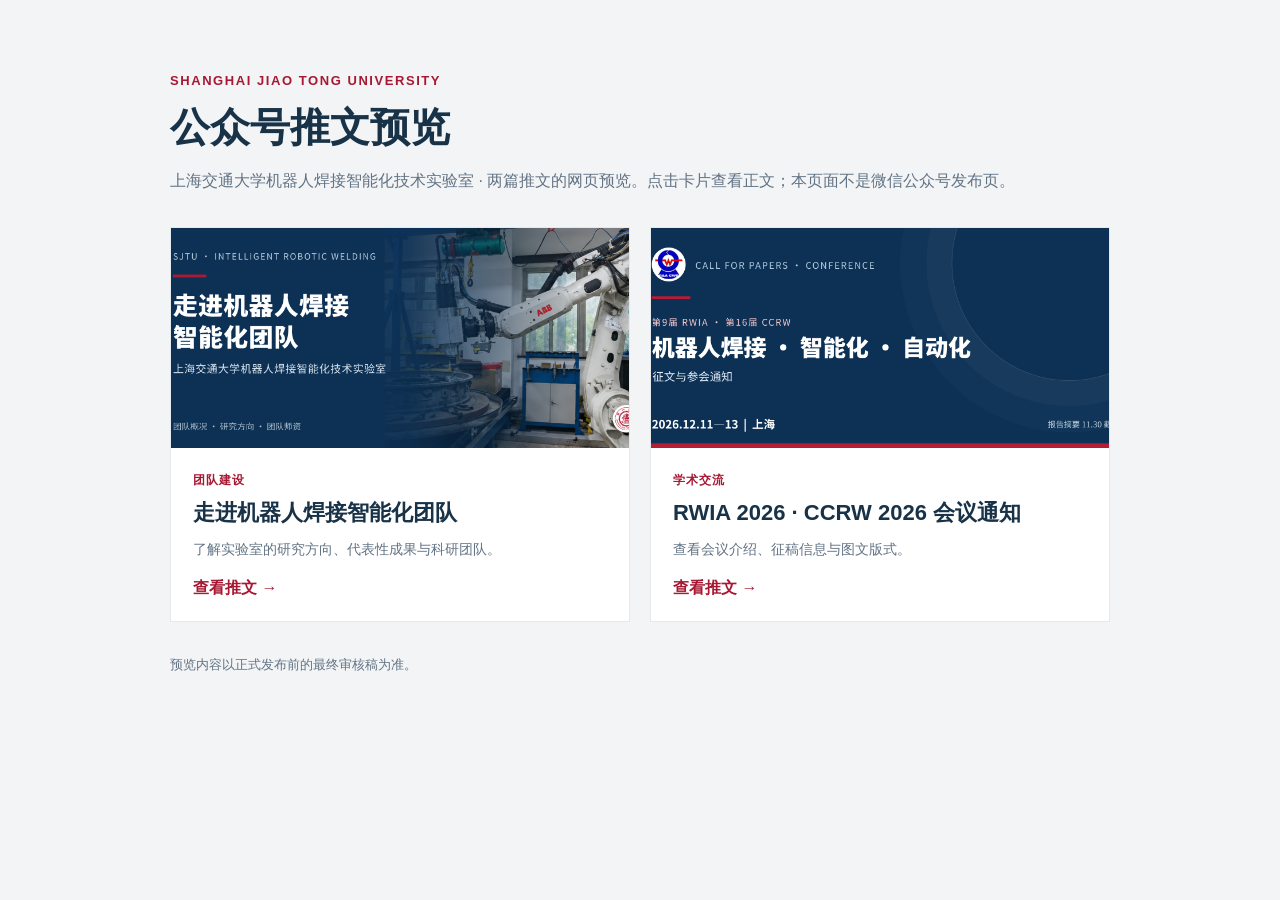
==== index.html @ 7e91469f "Add two WeChat article previews" ====
<!doctype html>
<html lang="zh-CN">
<head>
  <meta charset="utf-8">
  <meta name="viewport" content="width=device-width,initial-scale=1">
  <meta name="robots" content="noindex,nofollow">
  <title>机器人焊接智能化技术实验室 · 公众号推文预览</title>
  <style>
    :root{color-scheme:light;--red:#a71933;--ink:#183247;--muted:#627384;--line:#e4e9ed}
    *{box-sizing:border-box}body{margin:0;background:#f2f4f6;color:var(--ink);font-family:"PingFang SC","Microsoft YaHei",Arial,sans-serif}
    .wrap{max-width:980px;margin:auto;padding:clamp(24px,5vw,60px) 20px 72px}
    .eyebrow{color:var(--red);font-size:13px;font-weight:700;letter-spacing:.12em}
    h1{margin:12px 0 14px;font-size:clamp(26px,4vw,40px);line-height:1.3}
    .intro{margin:0 0 32px;color:var(--muted);line-height:1.75}
    .grid{display:grid;grid-template-columns:repeat(2,minmax(0,1fr));gap:20px}
    .card{display:block;overflow:hidden;border:1px solid var(--line);background:#fff;color:inherit;text-decoration:none;transition:transform .2s,box-shadow .2s}
    .card:hover,.card:focus-visible{transform:translateY(-3px);box-shadow:0 12px 32px #18324718;outline-color:var(--red)}
    .card img{display:block;width:100%;height:220px;object-fit:cover}
    .card-body{padding:22px}.tag{color:var(--red);font-size:12px;font-weight:700;letter-spacing:.08em}
    h2{margin:9px 0;font-size:22px;line-height:1.4}.desc{margin:0;color:var(--muted);font-size:14px;line-height:1.7}
    .open{display:inline-block;margin-top:16px;color:var(--red);font-weight:700}
    footer{margin-top:32px;color:var(--muted);font-size:13px;line-height:1.7}
    @media(max-width:650px){.grid{grid-template-columns:1fr}.card img{height:185px}}
  </style>
</head>
<body>
  <main class="wrap">
    <p class="eyebrow">SHANGHAI JIAO TONG UNIVERSITY</p>
    <h1>公众号推文预览</h1>
    <p class="intro">上海交通大学机器人焊接智能化技术实验室 · 两篇推文的网页预览。点击卡片查看正文；本页面不是微信公众号发布页。</p>
    <div class="grid">
      <a class="card" href="01_实验室团队/公众号正文.html">
        <img src="01_实验室团队/配图/团队封面.png" alt="机器人焊接智能化团队宣传封面">
        <div class="card-body"><span class="tag">团队建设</span><h2>走进机器人焊接智能化团队</h2><p class="desc">了解实验室的研究方向、代表性成果与科研团队。</p><span class="open">查看推文 →</span></div>
      </a>
      <a class="card" href="02_RWIA会议通知/公众号正文.html">
        <img src="02_RWIA会议通知/配图/meeting-cover.png" alt="RWIA 2026 会议推文封面">
        <div class="card-body"><span class="tag">学术交流</span><h2>RWIA 2026 · CCRW 2026 会议通知</h2><p class="desc">查看会议介绍、征稿信息与图文版式。</p><span class="open">查看推文 →</span></div>
      </a>
    </div>
    <footer>预览内容以正式发布前的最终审核稿为准。</footer>
  </main>
</body>
</html>
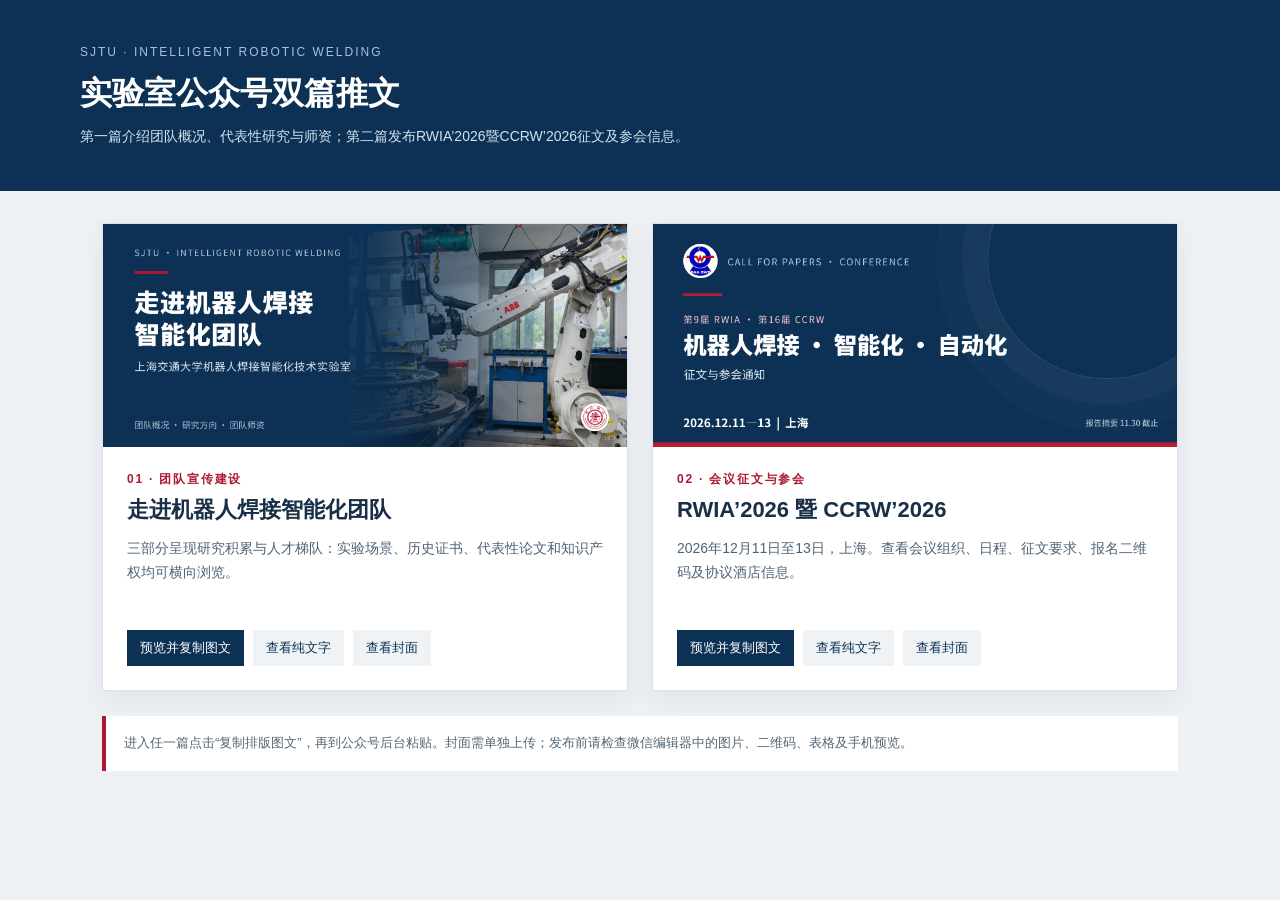
==== commit a3d42962: "Update RWIA 2026 notice with registration and conference hotel" ====
--- a/index.html
+++ b/index.html
@@ -1,44 +1,7 @@
 <!doctype html>
-<html lang="zh-CN">
-<head>
-  <meta charset="utf-8">
-  <meta name="viewport" content="width=device-width,initial-scale=1">
-  <meta name="robots" content="noindex,nofollow">
-  <title>机器人焊接智能化技术实验室 · 公众号推文预览</title>
-  <style>
-    :root{color-scheme:light;--red:#a71933;--ink:#183247;--muted:#627384;--line:#e4e9ed}
-    *{box-sizing:border-box}body{margin:0;background:#f2f4f6;color:var(--ink);font-family:"PingFang SC","Microsoft YaHei",Arial,sans-serif}
-    .wrap{max-width:980px;margin:auto;padding:clamp(24px,5vw,60px) 20px 72px}
-    .eyebrow{color:var(--red);font-size:13px;font-weight:700;letter-spacing:.12em}
-    h1{margin:12px 0 14px;font-size:clamp(26px,4vw,40px);line-height:1.3}
-    .intro{margin:0 0 32px;color:var(--muted);line-height:1.75}
-    .grid{display:grid;grid-template-columns:repeat(2,minmax(0,1fr));gap:20px}
-    .card{display:block;overflow:hidden;border:1px solid var(--line);background:#fff;color:inherit;text-decoration:none;transition:transform .2s,box-shadow .2s}
-    .card:hover,.card:focus-visible{transform:translateY(-3px);box-shadow:0 12px 32px #18324718;outline-color:var(--red)}
-    .card img{display:block;width:100%;height:220px;object-fit:cover}
-    .card-body{padding:22px}.tag{color:var(--red);font-size:12px;font-weight:700;letter-spacing:.08em}
-    h2{margin:9px 0;font-size:22px;line-height:1.4}.desc{margin:0;color:var(--muted);font-size:14px;line-height:1.7}
-    .open{display:inline-block;margin-top:16px;color:var(--red);font-weight:700}
-    footer{margin-top:32px;color:var(--muted);font-size:13px;line-height:1.7}
-    @media(max-width:650px){.grid{grid-template-columns:1fr}.card img{height:185px}}
-  </style>
-</head>
-<body>
-  <main class="wrap">
-    <p class="eyebrow">SHANGHAI JIAO TONG UNIVERSITY</p>
-    <h1>公众号推文预览</h1>
-    <p class="intro">上海交通大学机器人焊接智能化技术实验室 · 两篇推文的网页预览。点击卡片查看正文；本页面不是微信公众号发布页。</p>
-    <div class="grid">
-      <a class="card" href="01_实验室团队/公众号正文.html">
-        <img src="01_实验室团队/配图/团队封面.png" alt="机器人焊接智能化团队宣传封面">
-        <div class="card-body"><span class="tag">团队建设</span><h2>走进机器人焊接智能化团队</h2><p class="desc">了解实验室的研究方向、代表性成果与科研团队。</p><span class="open">查看推文 →</span></div>
-      </a>
-      <a class="card" href="02_RWIA会议通知/公众号正文.html">
-        <img src="02_RWIA会议通知/配图/meeting-cover.png" alt="RWIA 2026 会议推文封面">
-        <div class="card-body"><span class="tag">学术交流</span><h2>RWIA 2026 · CCRW 2026 会议通知</h2><p class="desc">查看会议介绍、征稿信息与图文版式。</p><span class="open">查看推文 →</span></div>
-      </a>
-    </div>
-    <footer>预览内容以正式发布前的最终审核稿为准。</footer>
-  </main>
-</body>
-</html>
+<html lang="zh-CN"><head><meta charset="utf-8"><meta name="viewport" content="width=device-width,initial-scale=1"><title>实验室双篇公众号推文预览</title><style>
+*{box-sizing:border-box}body{margin:0;background:#edf1f4;color:#182f47;font-family:'PingFang SC','Microsoft YaHei',Arial,sans-serif}header{padding:42px max(24px,calc((100vw - 1120px)/2));background:#0d3155;color:#fff}header .eyebrow{margin:0 0 11px;color:#a9c1d6;font-size:12px;letter-spacing:2px}h1{margin:0;font-size:32px;line-height:1.25}header p{margin:12px 0 0;color:#d3e1ed;font-size:14px;line-height:1.7}main{max-width:1120px;margin:32px auto 56px;padding:0 22px}.grid{display:grid;grid-template-columns:repeat(2,minmax(0,1fr));gap:24px}.card{background:#fff;border:1px solid #dbe3e9;box-shadow:0 10px 25px rgba(11,42,67,.06);overflow:hidden}.card img{display:block;width:100%;aspect-ratio:900/383;object-fit:cover}.inner{padding:24px}.tag{margin:0;color:#ad1933;font-size:12px;font-weight:700;letter-spacing:1.8px}h2{margin:7px 0 10px;font-size:22px;line-height:1.4}.desc{min-height:76px;margin:0;color:#506375;font-size:14px;line-height:1.75}.actions{display:flex;flex-wrap:wrap;gap:9px;margin-top:18px}.actions a{padding:9px 13px;background:#0d3155;color:white;text-decoration:none;font-size:13px}.actions a.alt{background:#eff3f6;color:#0d3155}.note{margin:25px 0 0;padding:16px 18px;background:#fff;border-left:4px solid #ad1933;color:#526678;font-size:13px;line-height:1.75}@media(max-width:720px){header{padding:34px 20px}h1{font-size:27px}main{margin-top:20px;padding:0 14px}.grid{grid-template-columns:1fr;gap:16px}.inner{padding:19px}.desc{min-height:0}}
+</style></head><body><header><p class="eyebrow">SJTU · INTELLIGENT ROBOTIC WELDING</p><h1>实验室公众号双篇推文</h1><p>第一篇介绍团队概况、代表性研究与师资；第二篇发布RWIA’2026暨CCRW’2026征文及参会信息。</p></header><main><div class="grid">
+<section class="card"><img src="01_实验室团队/配图/团队封面.png" alt="实验室团队推文封面"><div class="inner"><p class="tag">01 · 团队宣传建设</p><h2>走进机器人焊接智能化团队</h2><p class="desc">三部分呈现研究积累与人才梯队：实验场景、历史证书、代表性论文和知识产权均可横向浏览。</p><div class="actions"><a href="01_实验室团队/公众号正文.html">预览并复制图文</a><a class="alt" href="01_实验室团队/正文可编辑.txt">查看纯文字</a><a class="alt" href="01_实验室团队/配图/团队封面.png">查看封面</a></div></div></section>
+<section class="card"><img src="02_RWIA会议通知/配图/meeting-cover.png" alt="RWIA 2026会议推文封面"><div class="inner"><p class="tag">02 · 会议征文与参会</p><h2>RWIA’2026 暨 CCRW’2026</h2><p class="desc">2026年12月11日至13日，上海。查看会议组织、日程、征文要求、报名二维码及协议酒店信息。</p><div class="actions"><a href="02_RWIA会议通知/公众号正文.html">预览并复制图文</a><a class="alt" href="02_RWIA会议通知/正文可编辑.txt">查看纯文字</a><a class="alt" href="02_RWIA会议通知/配图/meeting-cover.png">查看封面</a></div></div></section>
+</div><p class="note">进入任一篇点击“复制排版图文”，再到公众号后台粘贴。封面需单独上传；发布前请检查微信编辑器中的图片、二维码、表格及手机预览。</p></main></body></html>
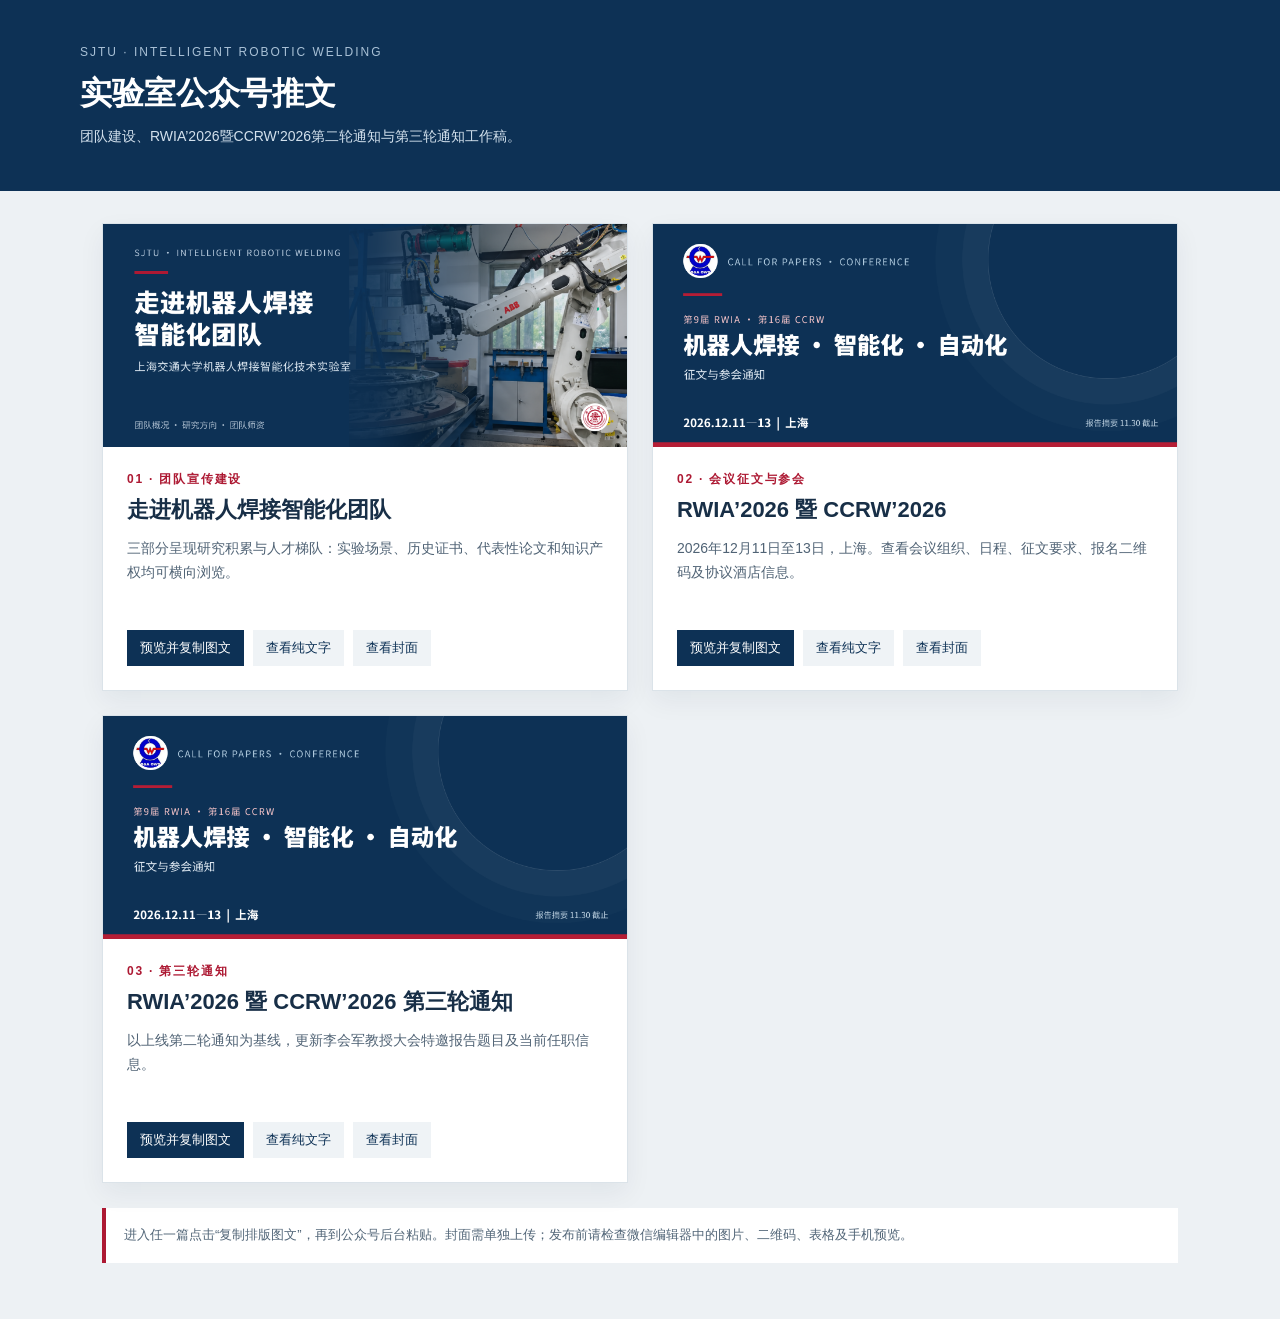
==== commit 635375f4: "Add RWIA 2026 third-round notice preview" ====
--- a/index.html
+++ b/index.html
@@ -1,7 +1,8 @@
 <!doctype html>
-<html lang="zh-CN"><head><meta charset="utf-8"><meta name="viewport" content="width=device-width,initial-scale=1"><title>实验室双篇公众号推文预览</title><style>
+<html lang="zh-CN"><head><meta charset="utf-8"><meta name="viewport" content="width=device-width,initial-scale=1"><title>实验室公众号推文预览</title><style>
 *{box-sizing:border-box}body{margin:0;background:#edf1f4;color:#182f47;font-family:'PingFang SC','Microsoft YaHei',Arial,sans-serif}header{padding:42px max(24px,calc((100vw - 1120px)/2));background:#0d3155;color:#fff}header .eyebrow{margin:0 0 11px;color:#a9c1d6;font-size:12px;letter-spacing:2px}h1{margin:0;font-size:32px;line-height:1.25}header p{margin:12px 0 0;color:#d3e1ed;font-size:14px;line-height:1.7}main{max-width:1120px;margin:32px auto 56px;padding:0 22px}.grid{display:grid;grid-template-columns:repeat(2,minmax(0,1fr));gap:24px}.card{background:#fff;border:1px solid #dbe3e9;box-shadow:0 10px 25px rgba(11,42,67,.06);overflow:hidden}.card img{display:block;width:100%;aspect-ratio:900/383;object-fit:cover}.inner{padding:24px}.tag{margin:0;color:#ad1933;font-size:12px;font-weight:700;letter-spacing:1.8px}h2{margin:7px 0 10px;font-size:22px;line-height:1.4}.desc{min-height:76px;margin:0;color:#506375;font-size:14px;line-height:1.75}.actions{display:flex;flex-wrap:wrap;gap:9px;margin-top:18px}.actions a{padding:9px 13px;background:#0d3155;color:white;text-decoration:none;font-size:13px}.actions a.alt{background:#eff3f6;color:#0d3155}.note{margin:25px 0 0;padding:16px 18px;background:#fff;border-left:4px solid #ad1933;color:#526678;font-size:13px;line-height:1.75}@media(max-width:720px){header{padding:34px 20px}h1{font-size:27px}main{margin-top:20px;padding:0 14px}.grid{grid-template-columns:1fr;gap:16px}.inner{padding:19px}.desc{min-height:0}}
-</style></head><body><header><p class="eyebrow">SJTU · INTELLIGENT ROBOTIC WELDING</p><h1>实验室公众号双篇推文</h1><p>第一篇介绍团队概况、代表性研究与师资；第二篇发布RWIA’2026暨CCRW’2026征文及参会信息。</p></header><main><div class="grid">
+</style></head><body><header><p class="eyebrow">SJTU · INTELLIGENT ROBOTIC WELDING</p><h1>实验室公众号推文</h1><p>团队建设、RWIA’2026暨CCRW’2026第二轮通知与第三轮通知工作稿。</p></header><main><div class="grid">
 <section class="card"><img src="01_实验室团队/配图/团队封面.png" alt="实验室团队推文封面"><div class="inner"><p class="tag">01 · 团队宣传建设</p><h2>走进机器人焊接智能化团队</h2><p class="desc">三部分呈现研究积累与人才梯队：实验场景、历史证书、代表性论文和知识产权均可横向浏览。</p><div class="actions"><a href="01_实验室团队/公众号正文.html">预览并复制图文</a><a class="alt" href="01_实验室团队/正文可编辑.txt">查看纯文字</a><a class="alt" href="01_实验室团队/配图/团队封面.png">查看封面</a></div></div></section>
 <section class="card"><img src="02_RWIA会议通知/配图/meeting-cover.png" alt="RWIA 2026会议推文封面"><div class="inner"><p class="tag">02 · 会议征文与参会</p><h2>RWIA’2026 暨 CCRW’2026</h2><p class="desc">2026年12月11日至13日，上海。查看会议组织、日程、征文要求、报名二维码及协议酒店信息。</p><div class="actions"><a href="02_RWIA会议通知/公众号正文.html">预览并复制图文</a><a class="alt" href="02_RWIA会议通知/正文可编辑.txt">查看纯文字</a><a class="alt" href="02_RWIA会议通知/配图/meeting-cover.png">查看封面</a></div></div></section>
+<section class="card"><img src="03_RWIA会议通知_第三轮/配图/meeting-cover.png" alt="RWIA 2026第三轮通知封面"><div class="inner"><p class="tag">03 · 第三轮通知</p><h2>RWIA’2026 暨 CCRW’2026 第三轮通知</h2><p class="desc">以上线第二轮通知为基线，更新李会军教授大会特邀报告题目及当前任职信息。</p><div class="actions"><a href="03_RWIA会议通知_第三轮/公众号正文.html">预览并复制图文</a><a class="alt" href="03_RWIA会议通知_第三轮/正文可编辑.txt">查看纯文字</a><a class="alt" href="03_RWIA会议通知_第三轮/配图/meeting-cover.png">查看封面</a></div></div></section>
 </div><p class="note">进入任一篇点击“复制排版图文”，再到公众号后台粘贴。封面需单独上传；发布前请检查微信编辑器中的图片、二维码、表格及手机预览。</p></main></body></html>
